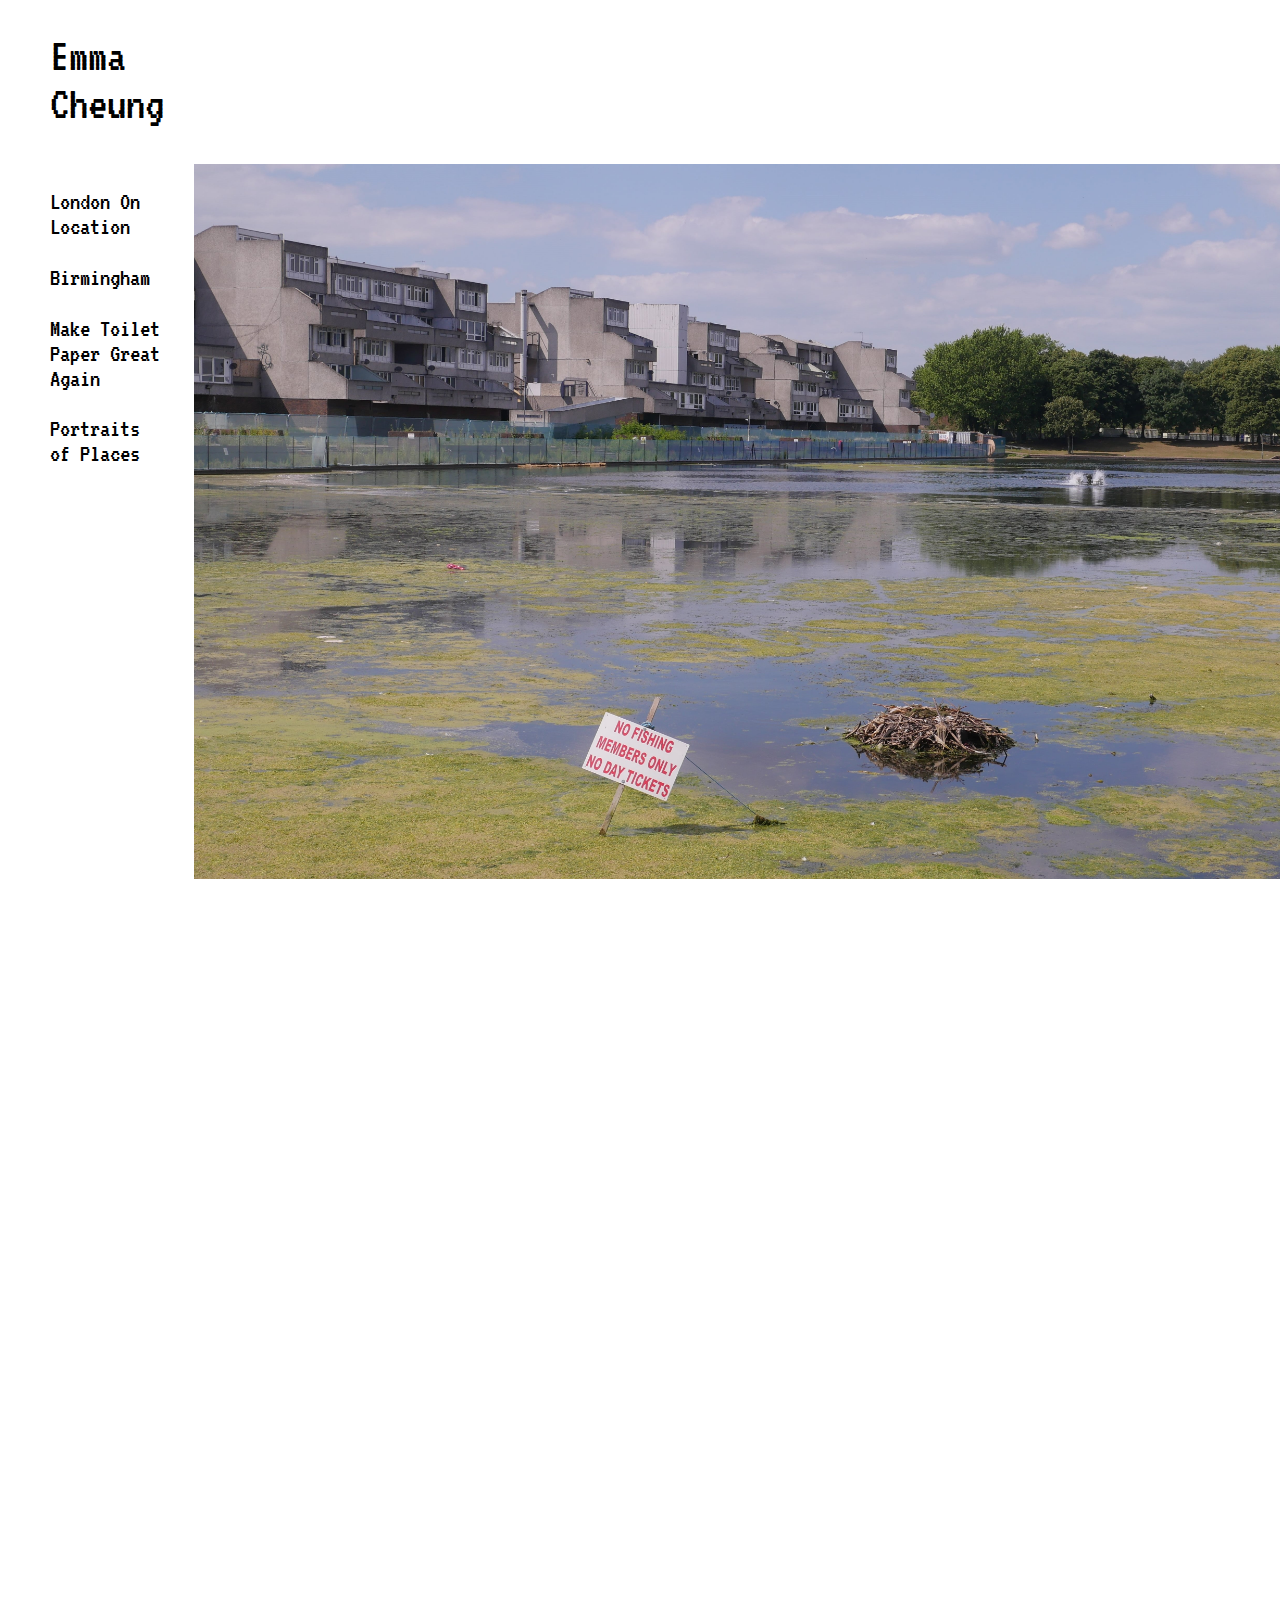
==== index.html @ a7bf43c5 "Update index.html" ====
<!DOCTYPE html>
<html lang="en">
<head>
    <meta charset="UTF-8">
    <meta name="viewport" content="width=device-width, initial-scale=1.0">
    <meta http-equiv="X-UA-Compatible" content="ie=edge">
    <link href="https://fonts.googleapis.com/css?family=VT323&display=swap" rel="stylesheet">
    <link href="https://fonts.googleapis.com/css?family=Roboto&display=swap" rel="stylesheet">
    <link href="style.css" rel="stylesheet" type="text/css">
    <link rel="icon" type="image/png" href="./images/smile.png">
    <script src="https://ajax.googleapis.com/ajax/libs/jquery/3.4.1/jquery.min.js"></script>
    <title>Watching Me Watching You</title>
</head>
<body>
    <div class="container">
        <div class="header">
            <a href="index.html">
                <h1>Emma <br/> Cheung</h1>
            </a>
        </div>

        <div class="home">
            <a href="https://emmacheung.co.uk/">
                <img src="./images/orange.png" class="orange"/>
            </a>
        </div>

        <div class="nav">
            <a href="location.html">
                <p>London On Location</p>
            </a>
            <a href="birmingham.html">
                <p>Birmingham</p>
            </a>
            <a href="mtga.html">
                <p>Make Toilet Paper Great Again</p>
            </a>
            <a href="portraits.html">
                <p>Portraits of Places</p>
            </a>
        </div>

        <div class="home-video">
            <img src="./images/thamesmead-crop.jpg" class="image">
        </div>

    </div>

</body>
</html>
---- style.css ----
@media only screen and (min-width:935px) {

    body {
        margin: 0;
        padding: 0;
        background: white;
        overflow: hidden;
    }
    
    .container {
        display: grid;
        grid-template-columns: 1fr 3fr;
        grid-template-rows: 0.5fr 10fr;
    }
    
    .home {
        grid-column-start: 2;
        grid-row-start: 1;
        justify-self: end;
    }
    
    .orange {
        max-width: 80px;
        height: auto;
        padding: 40px;
    }
    
    .header {
        padding-left: 50px;
    }
    
    h1 {
        font-family: VT323, monospace;
        font-size: 3rem;
        font-weight: normal;
    }
    
    a {
        text-decoration: none;
        color: #000
    }
    a:hover {
        color: #ff6544;
        transition: .3s
    }
    
    p {
        font-family: VT323, monospace;
        font-size: 1.6rem;
        font-weight: normal;
    }
    
    .nav {
        grid-column-start: 1;
        grid-row-start: 2;
        padding-left: 50px;
    }

    .home-video {
        grid-column-start: 2;
        grid-row-start: 2;
    }
    
    .child-video {
        grid-column-start: 2;
        grid-row-start: 2;
        display: grid;
        grid-template-rows: 0.1fr 0.001fr 0.08fr 0.001fr 0.08fr;
    }

    p3 {
        font-family: 'Roboto', sans-serif;
        font-size: 0.95rem;
        justify-self: center;
        padding-left: 50px;
        padding-right: 50px;
        padding-bottom: 20px;
    }
    
    p2 {
        font-family: 'Roboto', sans-serif;
        font-size: 0.9rem;
        font-style: italic;
        padding-top: 10px;;
        padding-left: 300px;
        justify-self: center;
    }

    /*home*/

    .image {
        max-width: 1200px;
        padding-left: 30px;
    }

    /*child*/

    .title {
        grid-row-start: 1;
        padding-top: 20px;
    }

    .film1 {
        grid-row-start: 2;
        justify-self: center;
        align-self: center;
    }

    .desc1 {
        grid-row-start: 3;
    }

    .film2 {
        grid-row-start: 4;
        justify-self: center;
        align-self: center;
    }

    .desc2 {
        grid-row-start: 5;
    }

}

@media only screen and (max-width:935px) {

    body {
        margin: 0;
        padding: 0;
        background: white;
    }
    
    .container {
        display: grid;
        grid-template-columns: 1fr;
        grid-template-rows: 0.2fr 0.3fr 0.1fr 2fr;
    }
    
    .home {
        grid-row-start: 3;
        justify-self: center;
        padding-bottom: 20px;
    }
    
    .orange {
        max-width: 80px;
        height: auto;
    }
    
    .header {
        grid-row-start: 1;
        justify-self: center;
        text-align: center;
    }
    
    h1 {
        font-family: VT323, monospace;
        font-size: 3rem;
        font-weight: normal;
    }
    
    a {
        text-decoration: none;
        color: #000
    }
    a:hover {
        color: #ff6544;
        transition: .3s
    }
    
    p {
        font-family: VT323, monospace;
        font-size: 1.4rem;
        font-weight: normal;
        text-align: center;
    }
    
    .nav {
        grid-column-start: 1;
        grid-row-start: 2;
        justify-self: center;
    }

    .home-video {
        grid-row-start: 4;
    }
    
    .child-video {
        grid-row-start: 4;
        display: grid;
        grid-template-rows: 0.3fr 0.001fr 0.2fr 0.001fr 0.2fr;
    }

    p3 {
        font-family: 'Roboto', sans-serif;
        font-size: 0.9rem;
        justify-self: center;
        padding-left: 50px;
        padding-right: 50px;
        padding-bottom: 20px;
        font-weight: bold;
        text-align: justify;
    }
    
    p2 {
        font-family: 'Roboto', sans-serif;
        font-size: 0.9rem;
        font-style: italic;
        padding-top: 10px;;
        justify-self: center;
    }

    /*home*/

    .image {
        display: none;
    }

    /*child*/

    .title {
        grid-row-start: 1;
        padding-top: 20px;
        align-self: center;
    }

    .film1 {
        grid-row-start: 2;
        justify-self: center;
        align-self: center;
	    width: 100%;
	    height: 100%;
    }

    .desc1 {
        grid-row-start: 3;
    }

    .film2 {
        grid-row-start: 4;
        justify-self: center;
        align-self: center;
        width: 100%;
	    height: 100%;
    }

    .desc2 {
        grid-row-start: 5;
    }

    .footer {
        grid-row-start: 6;
    }

}
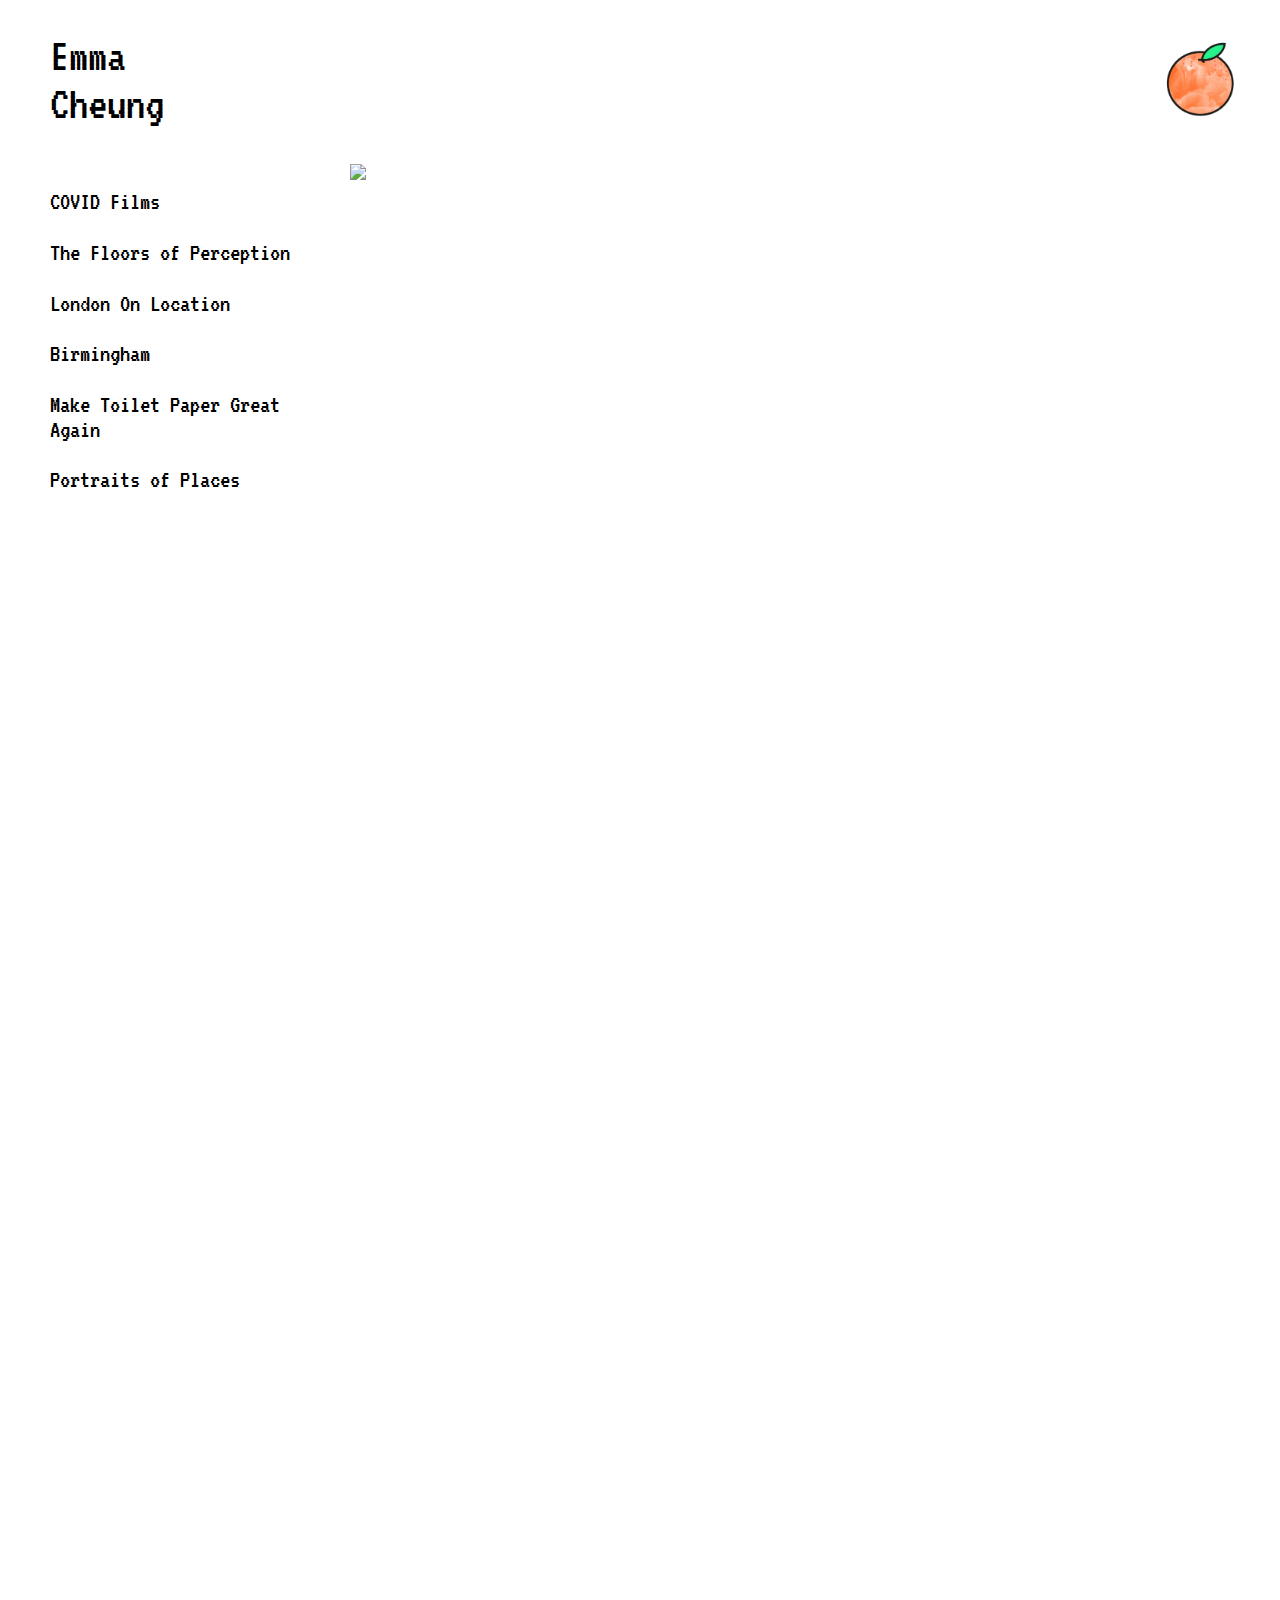
==== commit 1ef2eeed: "Update index.html" ====
--- a/index.html
+++ b/index.html
@@ -26,6 +26,12 @@
         </div>
 
         <div class="nav">
+            <a href="covid.html">
+                <p>COVID Films</p>
+            </a>
+            <a href="perception.html">
+                <p>The Floors of Perception</p>
+            </a>
             <a href="location.html">
                 <p>London On Location</p>
             </a>
@@ -41,7 +47,7 @@
         </div>
 
         <div class="home-video">
-            <img src="./images/thamesmead-crop.jpg" class="image">
+            <img src="./images/thamesmead-crop.JPG" class="image">
         </div>
 
     </div>
--- a/style.css
+++ b/style.css
@@ -91,6 +91,7 @@
     .image {
         max-width: 1200px;
         padding-left: 30px;
+        padding-right: 150px;
     }
 
     /*child*/
@@ -252,4 +253,4 @@
         grid-row-start: 6;
     }
 
-}+}
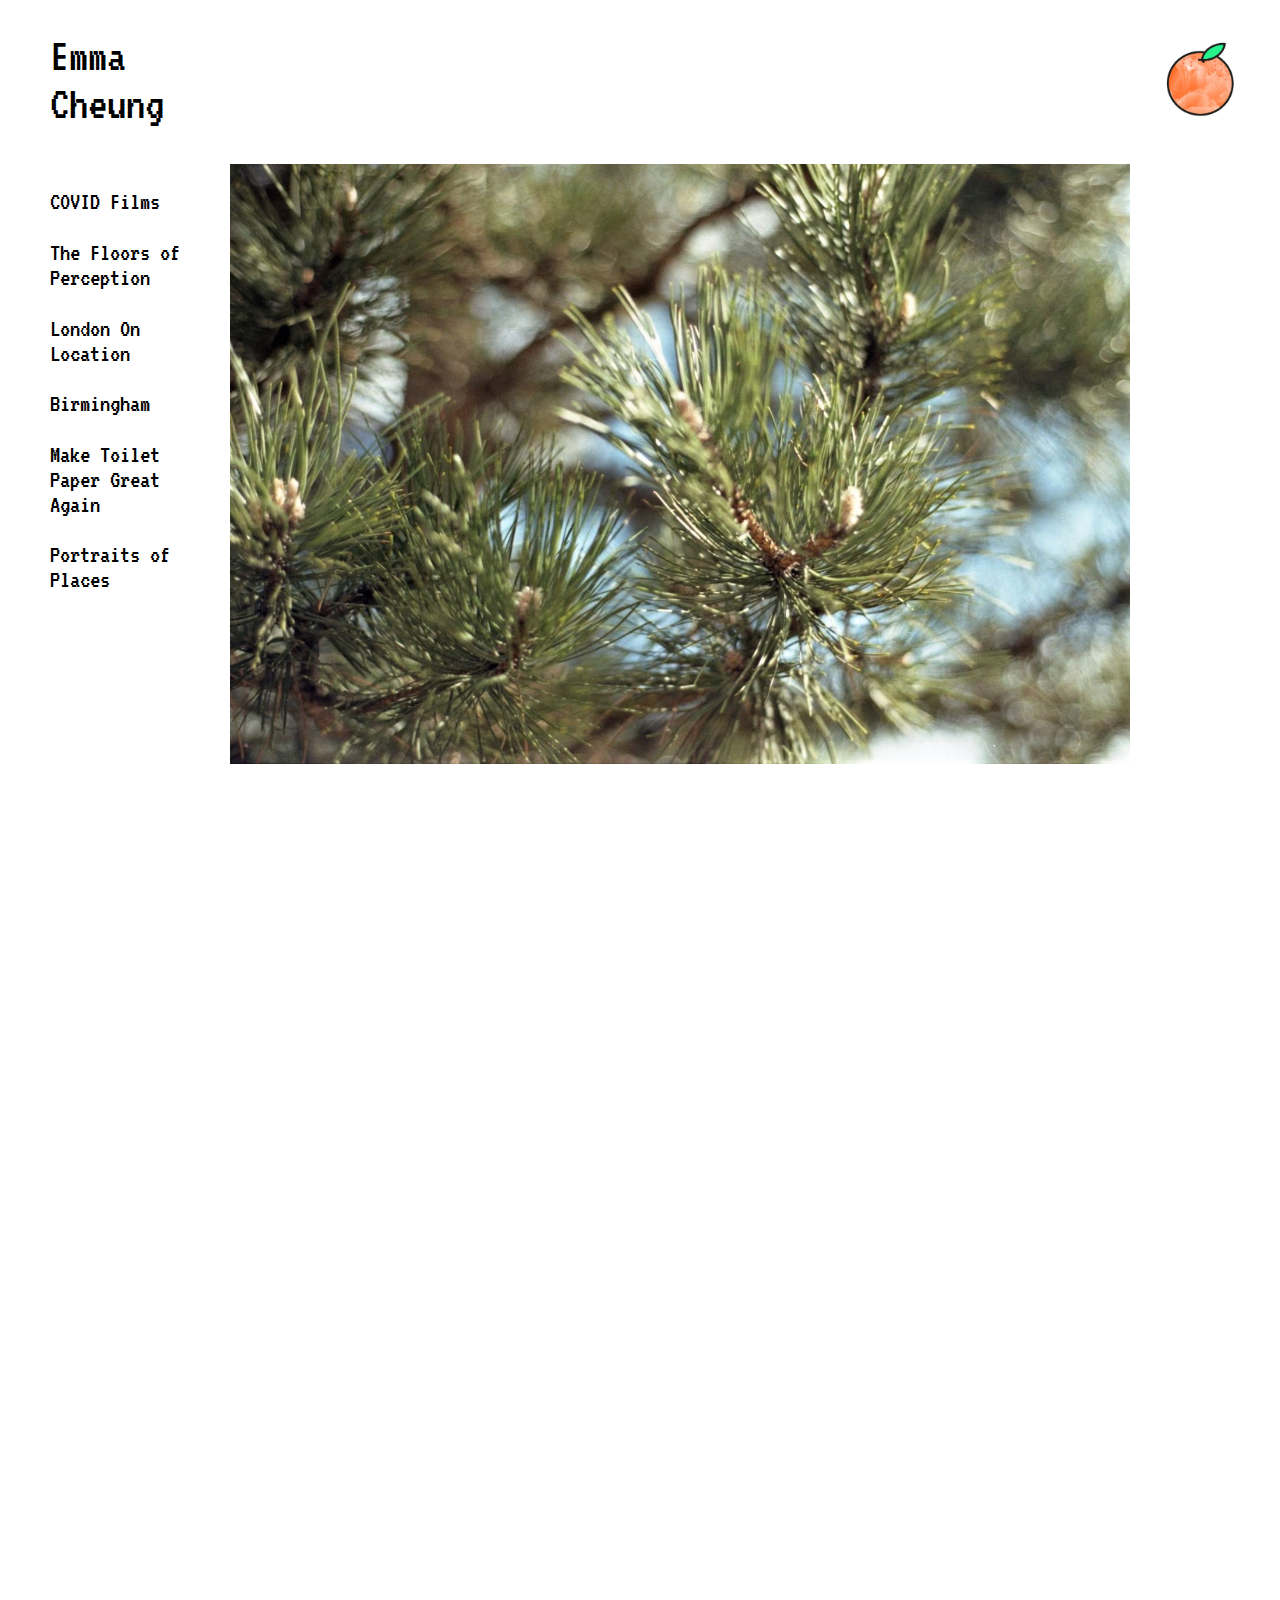
==== commit 93139a8b: "Update index.html" ====
--- a/index.html
+++ b/index.html
@@ -47,7 +47,7 @@
         </div>
 
         <div class="home-video">
-            <img src="./images/thamesmead-crop.JPG" class="image">
+            <img src="./images/hackney-downs.jpg" class="image">
         </div>
 
     </div>
--- a/style.css
+++ b/style.css
@@ -89,7 +89,7 @@
     /*home*/
 
     .image {
-        max-width: 1200px;
+        max-width: 900px;
         padding-left: 30px;
         padding-right: 150px;
     }
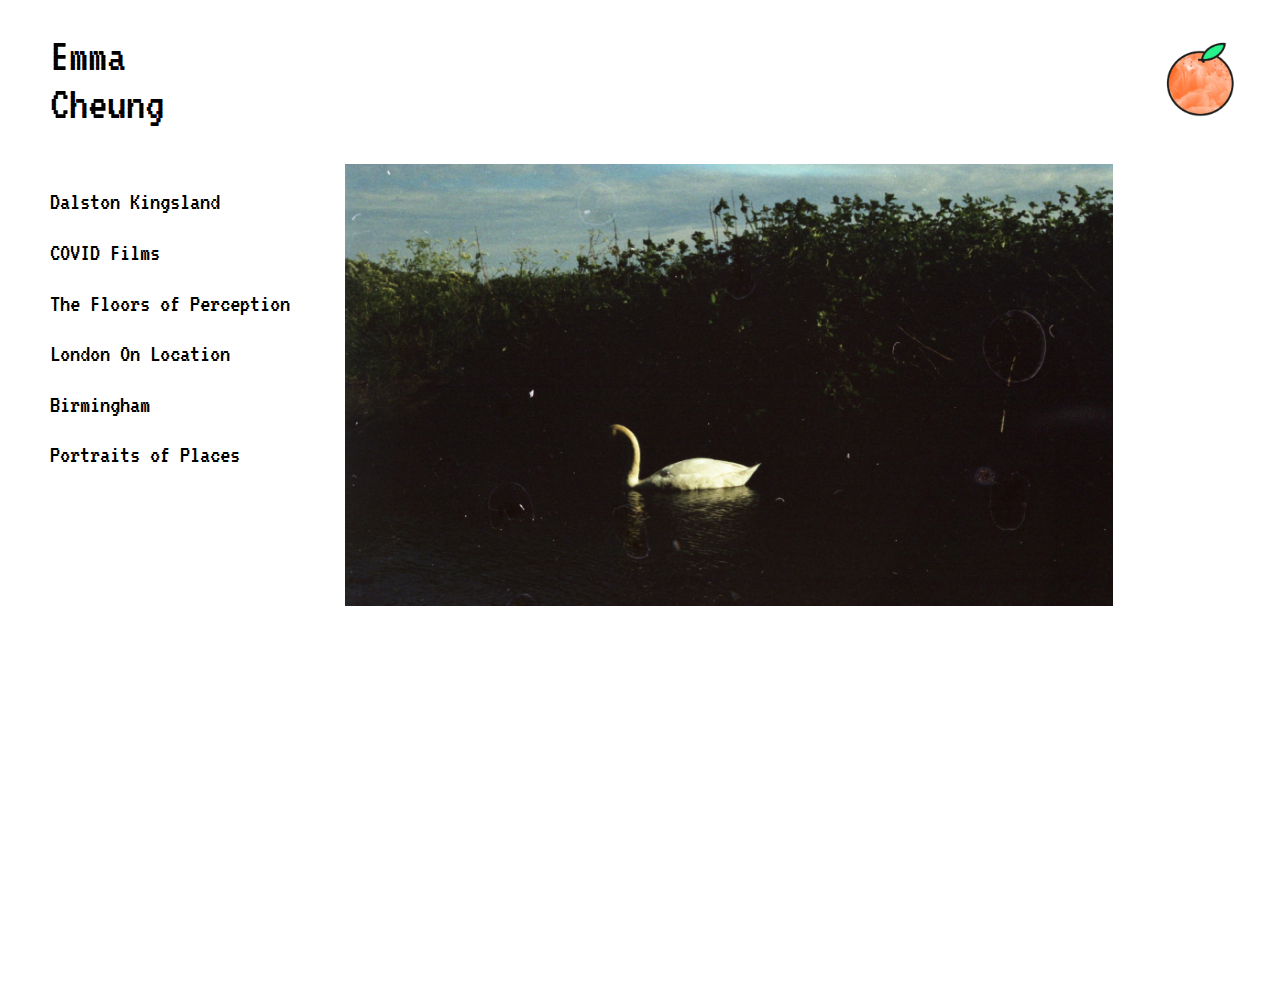
==== commit 6d5011cf: "Update index.html" ====
--- a/index.html
+++ b/index.html
@@ -26,6 +26,9 @@
         </div>
 
         <div class="nav">
+            <a href="dalston.html">
+                <p>Dalston Kingsland</p>
+            </a>
             <a href="covid.html">
                 <p>COVID Films</p>
             </a>
@@ -38,16 +41,13 @@
             <a href="birmingham.html">
                 <p>Birmingham</p>
             </a>
-            <a href="mtga.html">
-                <p>Make Toilet Paper Great Again</p>
-            </a>
             <a href="portraits.html">
                 <p>Portraits of Places</p>
             </a>
         </div>
 
         <div class="home-video">
-            <img src="./images/hackney-downs.jpg" class="image">
+            <img src="./images/darkscape-01.jpg" class="image">
         </div>
 
     </div>
--- a/style.css
+++ b/style.css
@@ -10,7 +10,7 @@
     .container {
         display: grid;
         grid-template-columns: 1fr 3fr;
-        grid-template-rows: 0.5fr 10fr;
+        grid-template-rows: 0.5fr 5fr;
     }
     
     .home {
@@ -89,9 +89,10 @@
     /*home*/
 
     .image {
-        max-width: 900px;
-        padding-left: 30px;
-        padding-right: 150px;
+        max-width: 60vw;
+        padding-right: 80px;
+        padding-left: 25px;
+        padding-bottom: 100px;
     }
 
     /*child*/
@@ -109,6 +110,7 @@
 
     .desc1 {
         grid-row-start: 3;
+        padding-bottom: 20px;
     }
 
     .film2 {
@@ -229,23 +231,26 @@
         grid-row-start: 2;
         justify-self: center;
         align-self: center;
-	    width: 100%;
-	    height: 100%;
+        width: 90%;
+        height: 42%;
     }
 
     .desc1 {
+        padding-top: 30px;
         grid-row-start: 3;
+        padding-bottom: 30px;
     }
 
     .film2 {
         grid-row-start: 4;
         justify-self: center;
         align-self: center;
-        width: 100%;
-	    height: 100%;
+        width: 90%;
+        height: 42%;
     }
 
     .desc2 {
+        padding-top: 30px;
         grid-row-start: 5;
     }
 
